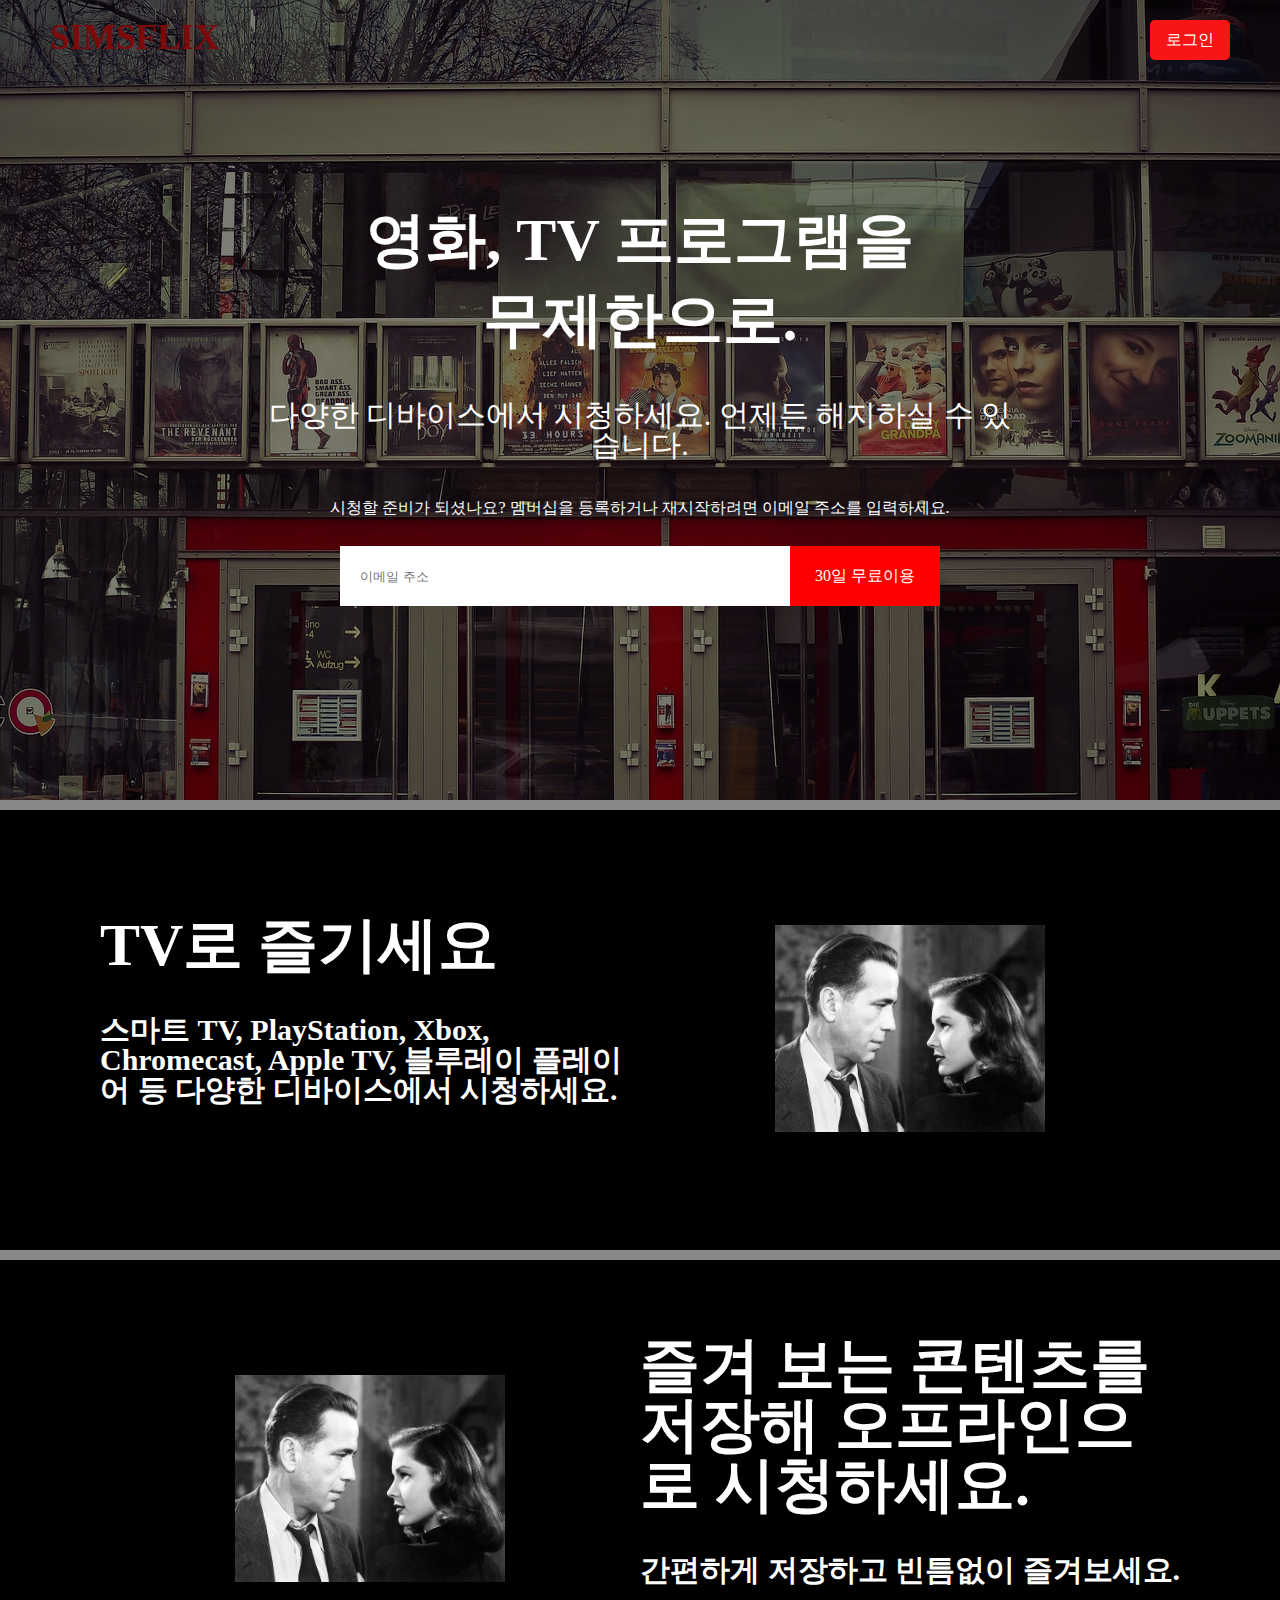
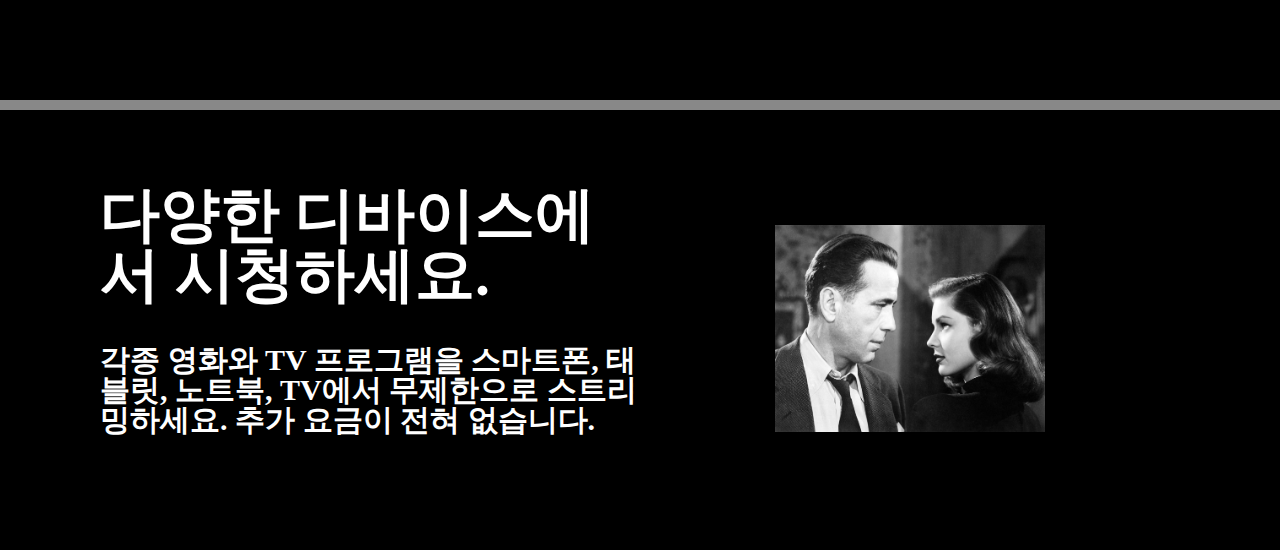
==== index.html @ 32869cf1 "0805" ====
<!DOCTYPE html>
<html lang="en">
  <head>
    <meta charset="UTF-8" />
    <meta name="viewport" content="width=device-width, initial-scale=1.0" />
    <title>Simflix</title>
    <link rel="stylesheet" href="css/style.css" />
  </head>
  <body>
    <section id="section_one">
      <!--section one header-->
      <div class="one_header_box">
        <a href="index.html">
          <div class="one_header">
            SIMSFLIX
          </div>
        </a>
        <div class="one_header">
          <div class="one_header_login"><a href="login.html">로그인</a></div>
        </div>
      </div>
      <!--section one content-->
      <div class="one_content_box">
        <div class="one_content">
          영화, TV 프로그램을 무제한으로.
        </div>
        <div class="one_content">
          다양한 디바이스에서 시청하세요. 언제든 해지하실 수 있습니다.
        </div>
        <div class="one_content">
          시청할 준비가 되셨나요? 멤버십을 등록하거나 재시작하려면 이메일 주소를
          입력하세요.
          <div class="one_content_input_box">
            <input type="text" placeholder="이메일 주소" />
            <div class="one_content_sale">30일 무료이용</div>
          </div>
        </div>
      </div>
      <div class="section_one_opacity"></div>
    </section>
    <section id="section_two">
      <div class="two_content_box">
        <div class="two_content">
          <div class="two_content_text_box">
            <div class="two_content_text">TV로 즐기세요</div>
            <div class="two_content_text">
              스마트 TV, PlayStation, Xbox, Chromecast, Apple TV, 블루레이
              플레이어 등 다양한 디바이스에서 시청하세요.
            </div>
          </div>
        </div>
        <div class="two_content">
          <div class="two_content_img">
            <img src="img/section_two.jpg" alt="영화배우이미지" />
          </div>
        </div>
      </div>
    </section>
    <section id="section_three">
      <div class="three_content_box">
        <div class="three_content">
          <div class="three_content_img">
            <img src="img/section_two.jpg" alt="영화배우이미지" />
          </div>
        </div>
        <div class="three_content">
          <div class="three_content_text_box">
            <div class="three_content_text">
              즐겨 보는 콘텐츠를 저장해 오프라인으로 시청하세요.
            </div>
            <div class="three_content_text">
              간편하게 저장하고 빈틈없이 즐겨보세요.
            </div>
          </div>
        </div>
      </div>
    </section>
    <section id="section_four">
      <div class="four_content_box">
        <div class="four_content">
          <div class="four_content_text_box">
            <div class="four_content_text">다양한 디바이스에서 시청하세요.</div>
            <div class="four_content_text">
              각종 영화와 TV 프로그램을 스마트폰, 태블릿, 노트북, TV에서
              무제한으로 스트리밍하세요. 추가 요금이 전혀 없습니다.
            </div>
          </div>
        </div>
        <div class="four_content">
          <div class="four_content_img">
            <img src="img/section_two.jpg" alt="영화배우이미지" />
          </div>
        </div>
      </div>
    </section>
    <section id="section_five"></section>
    <footer></footer>
    <script src="js/index.js"></script>
  </body>
</html>
---- css/style.css ----
@import "reset.css";
@import "style.css";
@import "index.css";
@import "login.css";

html {
  font-size: 10px;
}

body {
  font-size: 1.6rem;
}

* {
  box-sizing: border-box;
}

a {
  text-decoration: none;
  color: #fff;
}
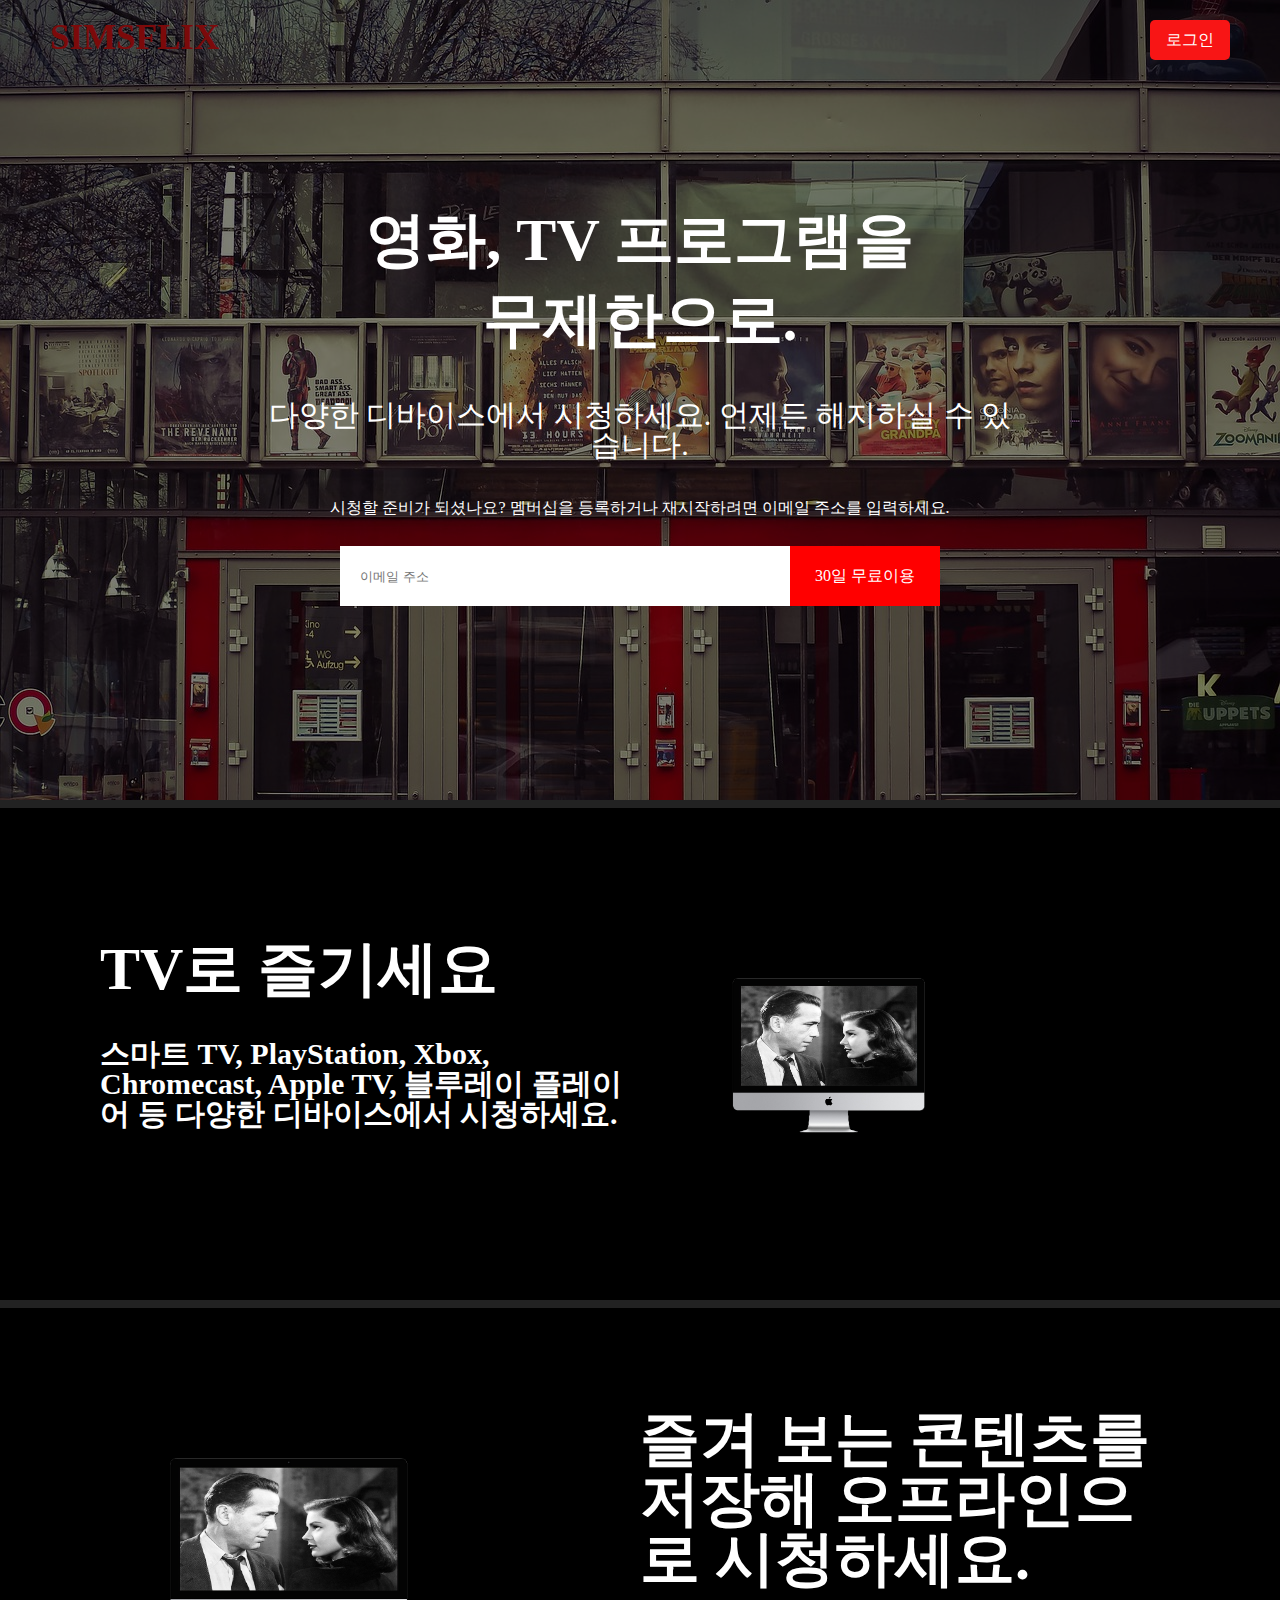
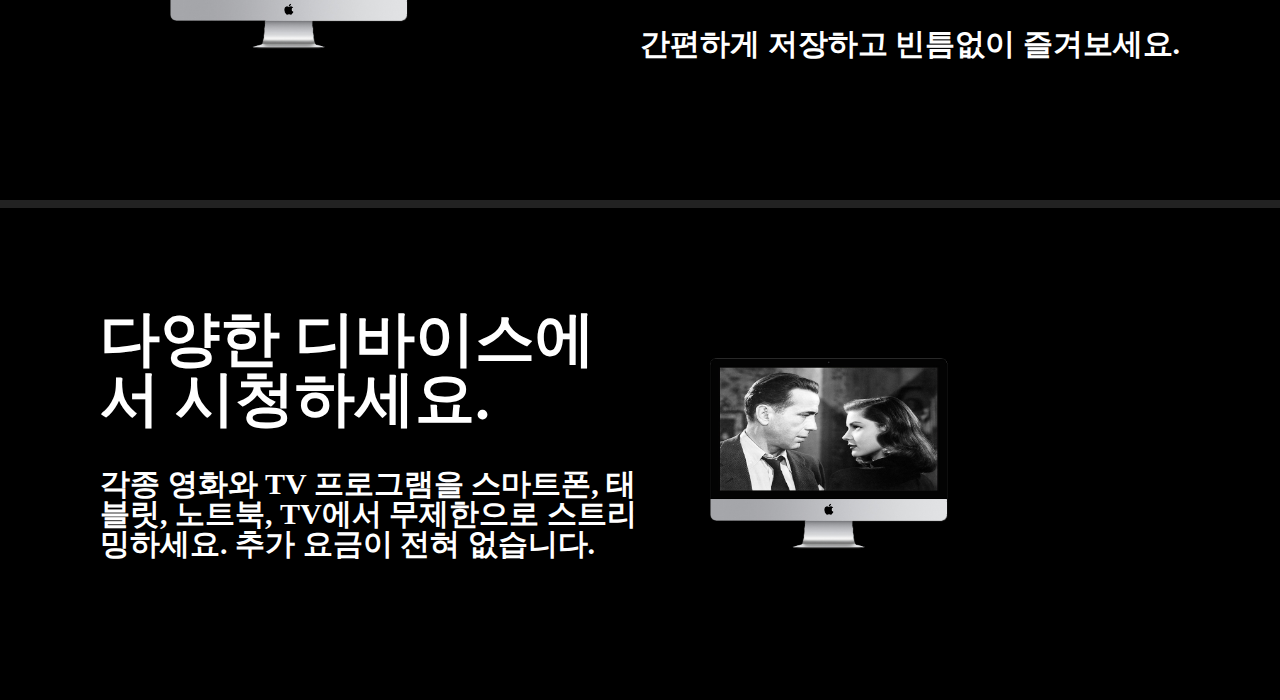
==== commit 6f65989f: "0806" ====
--- a/index.html
+++ b/index.html
@@ -51,7 +51,7 @@
         </div>
         <div class="two_content">
           <div class="two_content_img">
-            <img src="img/section_two.jpg" alt="영화배우이미지" />
+            <img src="img/asdf.png" alt="영화배우이미지" />
           </div>
         </div>
       </div>
@@ -60,7 +60,7 @@
       <div class="three_content_box">
         <div class="three_content">
           <div class="three_content_img">
-            <img src="img/section_two.jpg" alt="영화배우이미지" />
+            <img src="img/asdf.png" alt="영화배우이미지" />
           </div>
         </div>
         <div class="three_content">
@@ -88,7 +88,7 @@
         </div>
         <div class="four_content">
           <div class="four_content_img">
-            <img src="img/section_two.jpg" alt="영화배우이미지" />
+            <img src="img/asdf.png" alt="영화배우이미지" />
           </div>
         </div>
       </div>
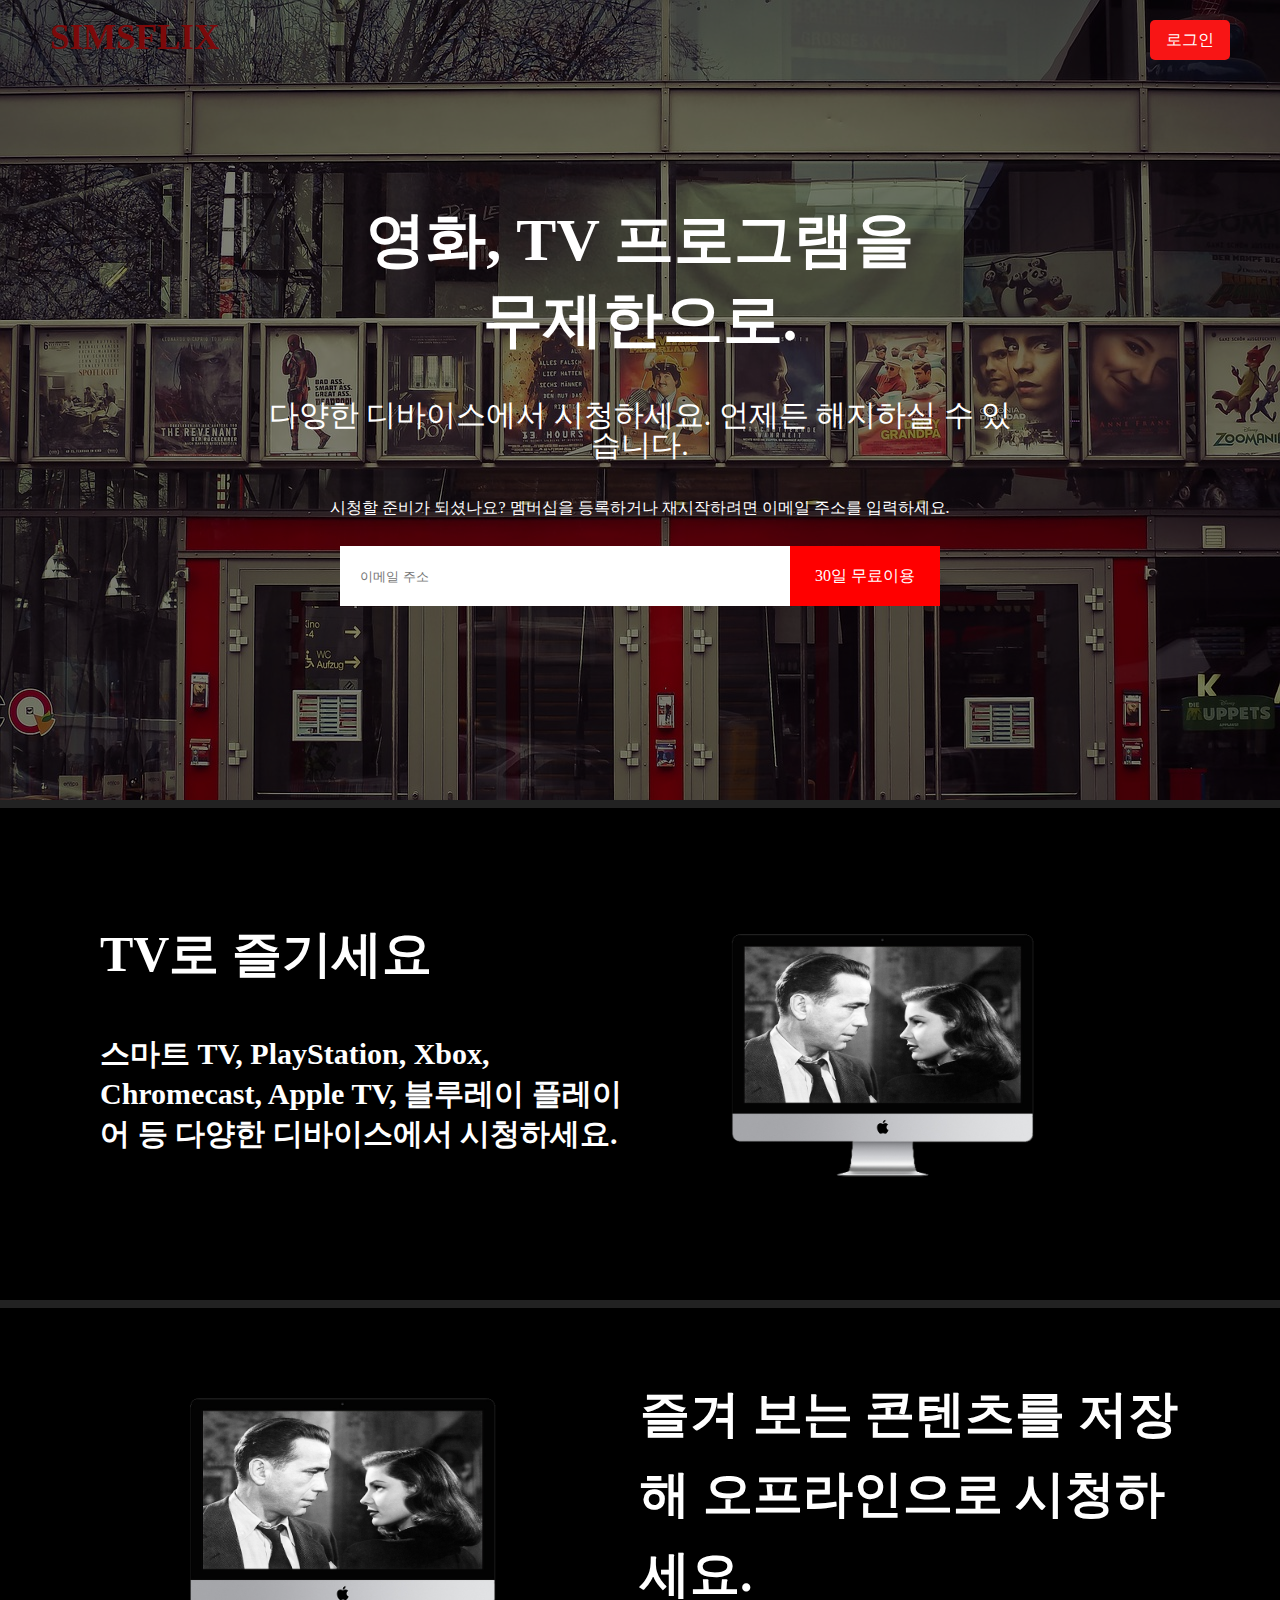
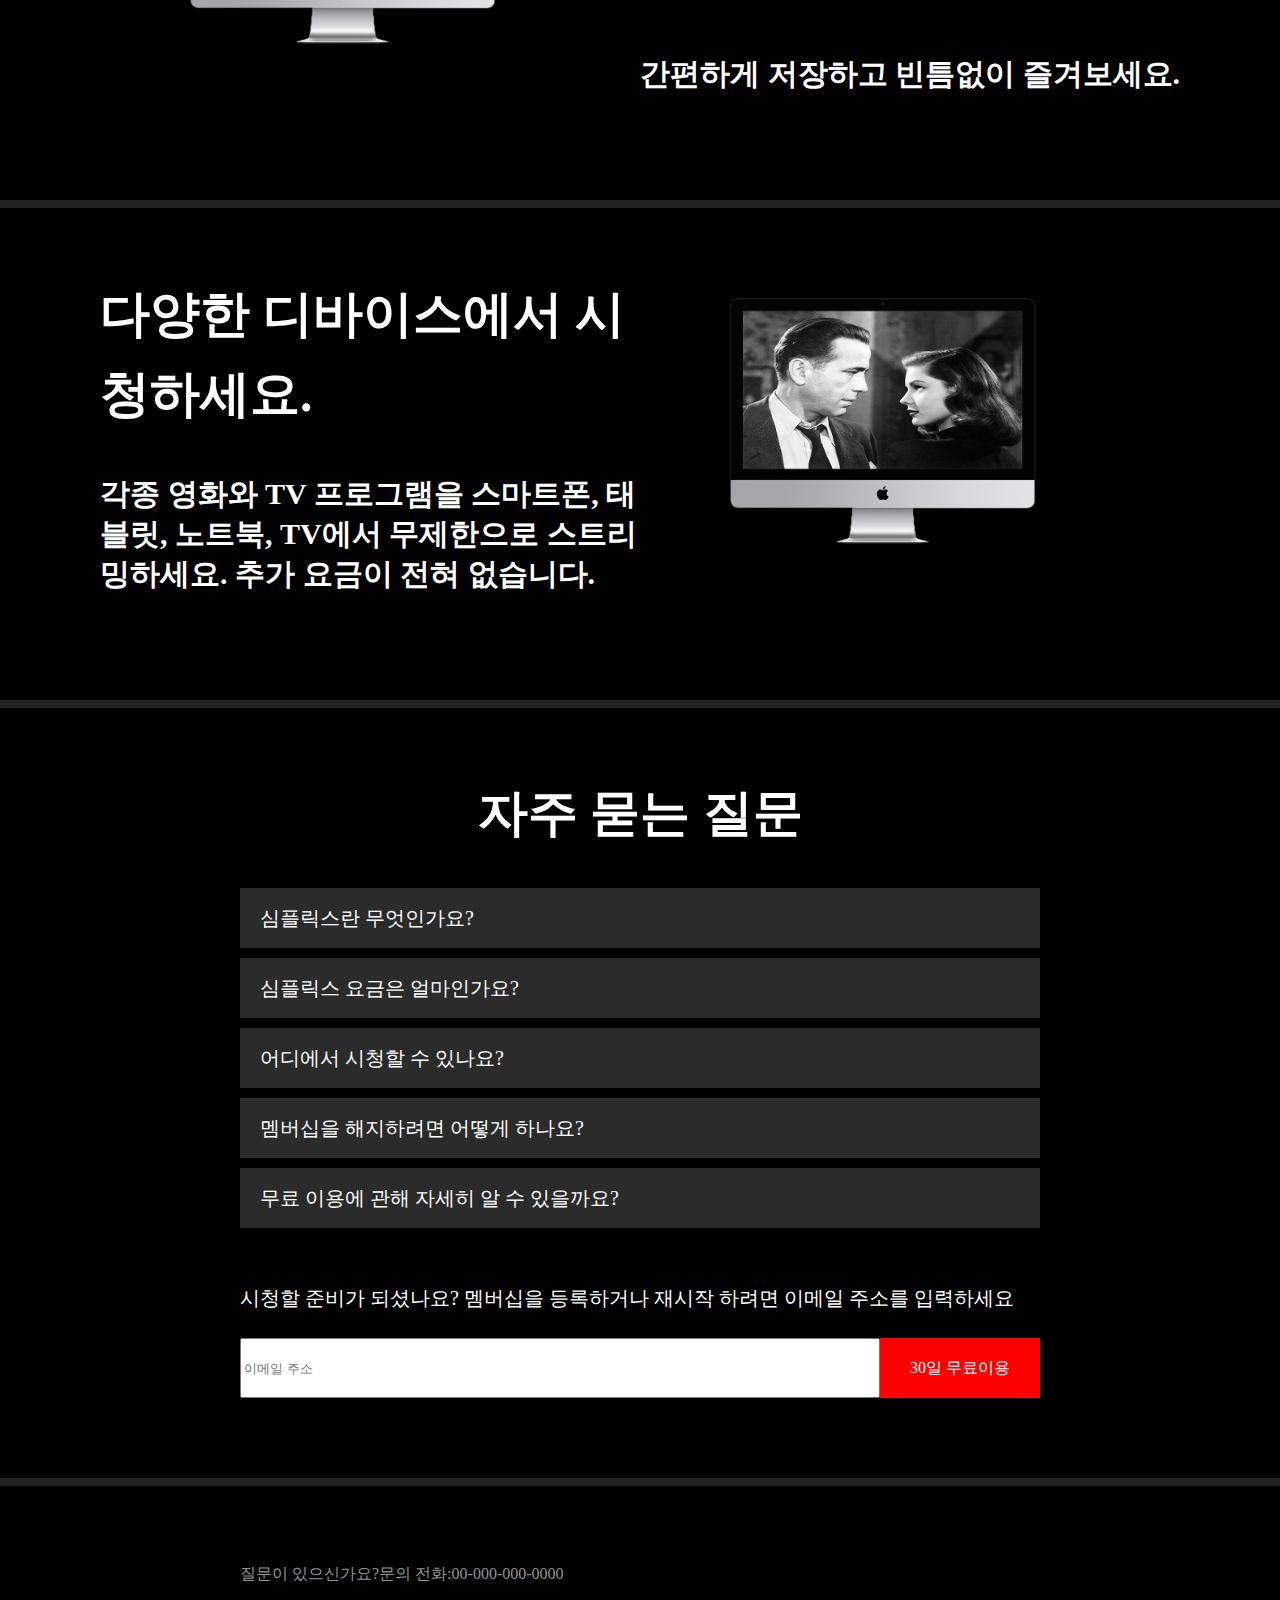
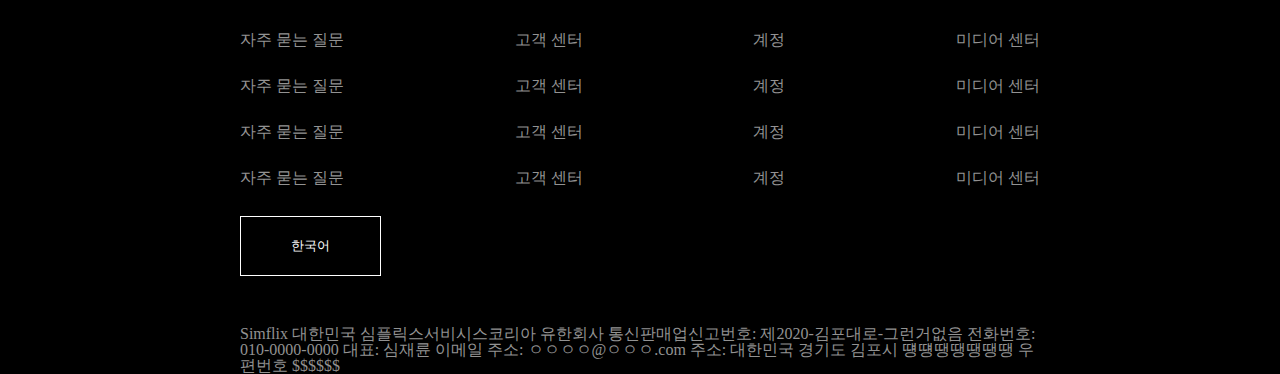
==== commit 122ccf1d: "0807" ====
--- a/index.html
+++ b/index.html
@@ -93,8 +93,96 @@
         </div>
       </div>
     </section>
-    <section id="section_five"></section>
-    <footer></footer>
+    <section id="section_five">
+      <div class="five_content_box">
+        <div class="five_content_title">자주 묻는 질문</div>
+        <div class="five_content_tab_box">
+          <div class="five_content">
+            심플릭스란 무엇인가요?
+            <div class="five_sub_content">
+              Netflix를 클론코딩해본 사이트 입니다.
+            </div>
+          </div>
+          <div class="five_content">
+            심플릭스 요금은 얼마인가요?
+            <div class="five_sub_content">
+              Netflix를 클론코딩해본 사이트 입니다.
+            </div>
+          </div>
+          <div class="five_content">
+            어디에서 시청할 수 있나요?
+            <div class="five_sub_content">
+              Netflix를 클론코딩해본 사이트 입니다.
+            </div>
+          </div>
+          <div class="five_content">
+            멤버십을 해지하려면 어떻게 하나요?
+            <div class="five_sub_content">
+              Netflix를 클론코딩해본 사이트 입니다.
+            </div>
+          </div>
+          <div class="five_content">
+            무료 이용에 관해 자세히 알 수 있을까요?
+
+            <div class="five_sub_content">
+              Netflix를 클론코딩해본 사이트 입니다.
+            </div>
+          </div>
+        </div>
+        <div class="five_free">
+          <div class="five_free_title">
+            시청할 준비가 되셨나요? 멤버십을 등록하거나 재시작 하려면 이메일
+            주소를 입력하세요
+          </div>
+          <div class="five_free_input_box">
+            <input type="text" placeholder="이메일 주소" />
+            <div class="five_free_sale">30일 무료이용</div>
+          </div>
+        </div>
+      </div>
+    </section>
+    <footer>
+      <div class="footer_box">
+        <div class="footer_number">
+          질문이 있으신가요?문의 전화:00-000-000-0000
+        </div>
+        <div class="footer_text_box">
+          <div class="footer_text">자주 묻는 질문</div>
+          <div class="footer_text">고객 센터</div>
+          <div class="footer_text">계정</div>
+          <div class="footer_text">미디어 센터</div>
+        </div>
+        <div class="footer_text_box">
+          <div class="footer_text">자주 묻는 질문</div>
+          <div class="footer_text">고객 센터</div>
+          <div class="footer_text">계정</div>
+          <div class="footer_text">미디어 센터</div>
+        </div>
+        <div class="footer_text_box">
+          <div class="footer_text">자주 묻는 질문</div>
+          <div class="footer_text">고객 센터</div>
+          <div class="footer_text">계정</div>
+          <div class="footer_text">미디어 센터</div>
+        </div>
+        <div class="footer_text_box">
+          <div class="footer_text">자주 묻는 질문</div>
+          <div class="footer_text">고객 센터</div>
+          <div class="footer_text">계정</div>
+          <div class="footer_text">미디어 센터</div>
+        </div>
+        <div class="footer_language">
+          <button type="button">한국어</button>
+        </div>
+        <div class="footer_copy">
+          Simflix 대한민국 심플릭스서비시스코리아 유한회사 통신판매업신고번호:
+          제2020-김포대로-그런거없음 전화번호: 010-0000-0000 대표: 심재륜 이메일
+          주소: ㅇㅇㅇㅇ@ㅇㅇㅇ.com 주소: 대한민국 경기도 김포시 떙떙땡땡땡땡땡
+          우편번호 $$$$$$
+        </div>
+      </div>
+    </footer>
+    <script src="js/jquery-1.12.3.js"></script>
     <script src="js/index.js"></script>
+    <script></script>
   </body>
 </html>
